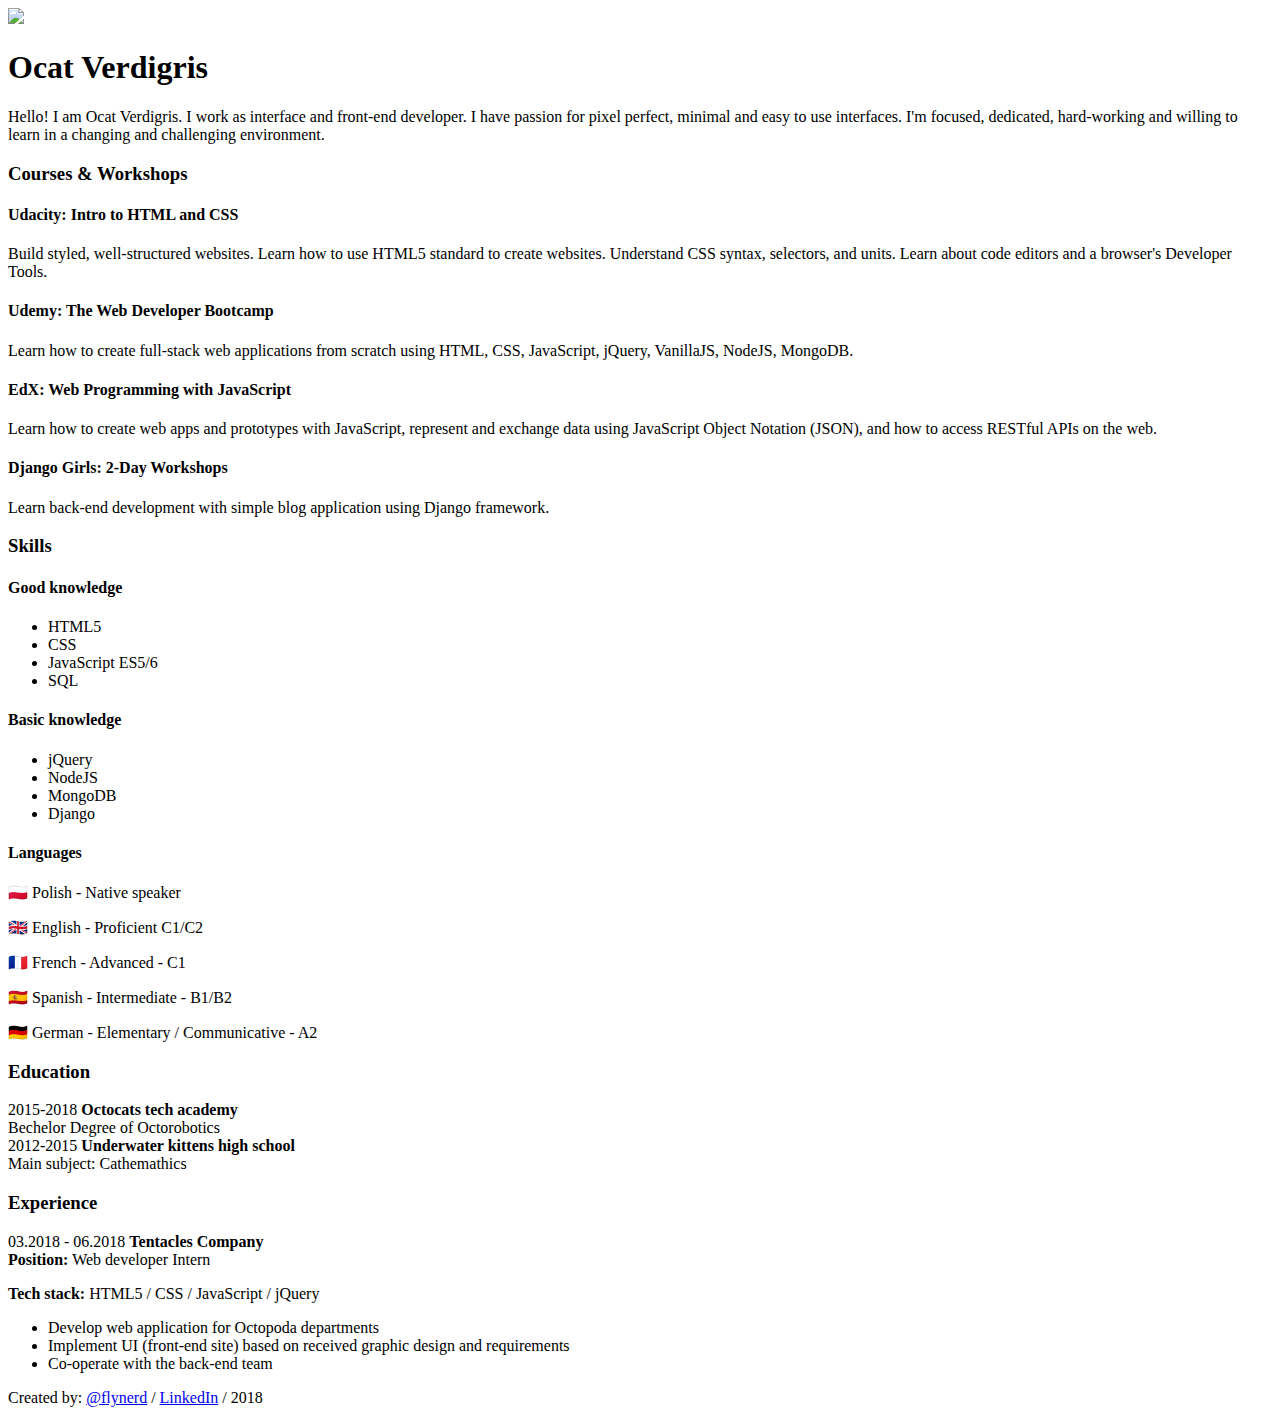
==== index.html @ 75cbbf5f "Update index.html" ====
<!DOCTYPE html>
<html>
<head>
  <meta charset="UTF-8">
  <title>CV - Ocat</title>
  <meta name="description" content="simple CV example created with HTML and CSS">
  <meta name="author" content="Fly Nerd">
  <link rel="icon" href="./img/favicon.ico">
  <meta name="viewport" content="width=device-width, initial-scale=1">
  <link rel="stylesheet" href="https://use.fontawesome.com/releases/v5.0.13/css/all.css" integrity="sha384-DNOHZ68U8hZfKXOrtjWvjxusGo9WQnrNx2sqG0tfsghAvtVlRW3tvkXWZh58N9jp" crossorigin="anonymous">
  <link rel="stylesheet" href="css/style.css">
</head>

<body>
  <header>
    <div>
      <img src="./img/avatar.jpg" />
    </div>
    <h1>Ocat Verdigris</h1>
    <section>
      <p>Hello! I am Ocat Verdigris. I work as interface and front-end developer. I have passion for pixel perfect, minimal and easy to use interfaces. I'm  focused, dedicated, hard-working and willing to learn in a changing and challenging environment.</p>
      <a href="https://www.facebook.com/flynerdpl/" target="_blank">
        <i class="fab fa-facebook-f"></i>
      </a>
      <a href="https://www.twitter.com/flynerdpl/" target="_blank">
        <i class="fab fa-twitter"></i>
      </a>
      <a href="https://github.com/ritaly" target="_blank">
        <i class="fab fa-github-alt"></i>
      </a>
      <a href="https://www.instagram.com/flynerdpl/" target="_blank">
        <i class="fab fa-instagram"></i>
      </a>
      <a href="https://www.linkedin.com/in/ritalyczywek/" target="_blank">
        <i class="fab fa-linkedin-in"></i>
      </a>
    </section>
  </header>
  <main>
    <section>
      <h3>Courses & Workshops</h3>
      <article class='course'>
        <div class='title'>
          <h4>Udacity: Intro to HTML and CSS</h4>
        </div>
        <div class="descrition">
          <p>Build styled, well-structured websites. Learn how to use HTML5 standard to create websites. Understand CSS syntax, selectors, and units. Learn about code editors and a browser's Developer Tools.</p>
        </div>
      </article>
      <article class='course'>
        <div class='title'>
          <h4>Udemy: The Web Developer Bootcamp</h4>
        </div>
        <div class="descrition">
          <p>Learn how to create full-stack web applications from scratch using HTML, CSS, JavaScript, jQuery, VanillaJS, NodeJS, MongoDB.</p>
        </div>
      </article>
      <article class='course'>
        <div class='title'>
          <h4>EdX: Web Programming with JavaScript</h4>
        </div>
        <div class="descrition">
          <p>Learn how to create web apps and prototypes with JavaScript, represent and exchange data using JavaScript Object Notation (JSON), and how to access RESTful APIs on the web.</p>
        </div>
      </article>
      <article class='course'>
        <div class='title'>
          <h4>Django Girls: 2-Day Workshops</h4>
        </div>
        <div class="descrition">
          <p>Learn back-end development with simple blog application using Django  framework.</p>
        </div>
      </article>
    </section>
    <section>
      <h3>Skills</h3>
      <div class='skills'>
        <div class='column'>
          <h4>Good knowledge</h4>
          <ul>
            <li>HTML5</li>
            <li>CSS</li>
            <li>JavaScript ES5/6</li>
            <li>SQL</li>
          </ul>
        </div>
        <div class='column'>
          <h4>Basic knowledge</h4>
          <ul>
            <li>jQuery</li>
            <li>NodeJS</li>
            <li>MongoDB</li>
            <li>Django</li>
          </ul>
        </div>
        <div>
          <h4>Languages</h4>
          <p>🇵🇱 Polish - Native speaker</p>
          <p>🇬🇧 English - Proficient C1/C2</p>
          <p>🇫🇷 French - Advanced - C1</p>
          <p>🇪🇸 Spanish - Intermediate - B1/B2</p>
          <p>🇩🇪 German - Elementary / Communicative - A2</p>
        </div>
      </div>
    </section>

    <section>
      <h3>Education</h3>
      <article>
        <div class='school'>
          <span>2015-2018</span> <strong>Octocats tech academy</strong>
        </div>
        <div class="descrition">
          Bechelor Degree of Octorobotics
        </div>
      </article>
      <article>
        <div class='school'>
          <span>2012-2015</span> <strong>Underwater kittens high school</strong>
        </div>
        <div>
          Main subject: Cathemathics
        </div>
      </article>
    </section>
    <section>
      <h3>Experience</h3>
      <article>
        <div class='job-title'>
          <span>03.2018 - 06.2018</span> <strong>Tentacles Company</strong><br> <strong>Position:</strong> Web developer Intern
        </div>
        <div>
          <p><strong>Tech stack:</strong> HTML5 / CSS / JavaScript / jQuery</p>
          <ul class="job-description">
            <li>Develop web application for Octopoda departments</li>
            <li>Implement UI (front-end site) based on received graphic design and requirements</li>
            <li>Co-operate with the back-end team </li>
          </ul>
        </div>
      </article>
    </section>
  </main>
  <footer>
    <p>Created by: <a href="https://www.openeli.com/">@flynerd</a>  / <a href="https://www.linkedin.com/in/eli-perry?trk=people-guest_people_search-card/">LinkedIn</a> / 2018 </p>
  </footer>
</body>
</html>
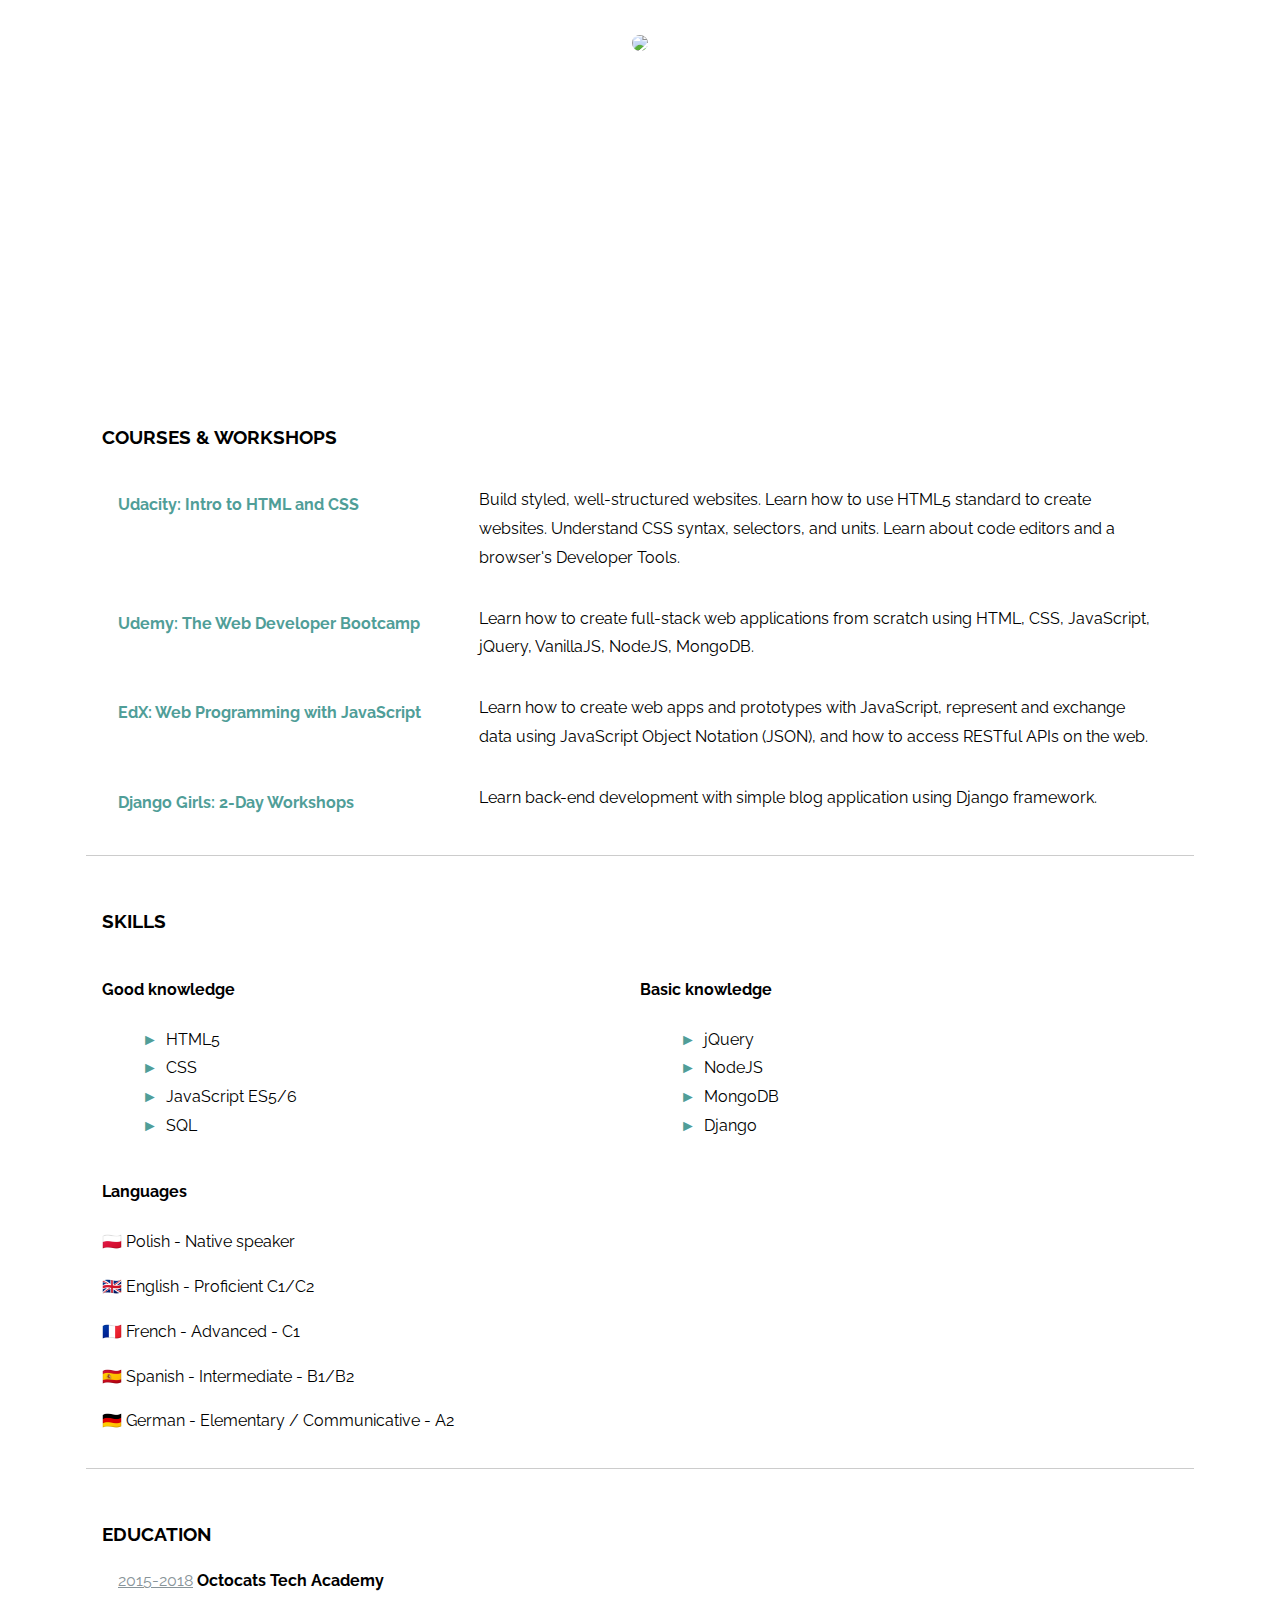
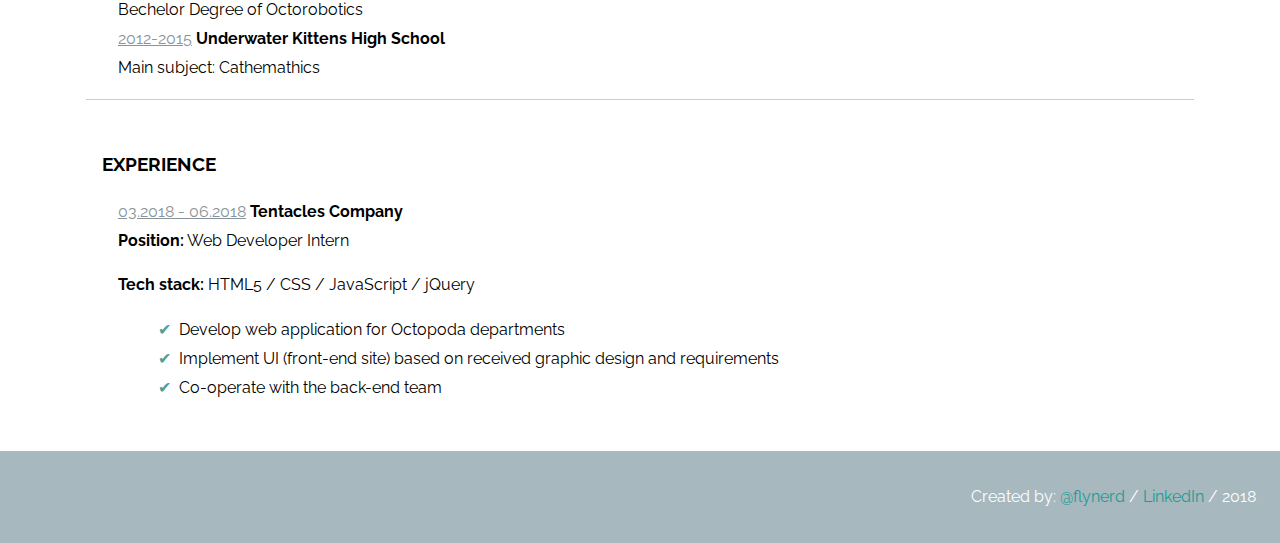
==== commit 4968fbfd: ".css fix" ====
--- a/index.html
+++ b/index.html
@@ -8,7 +8,7 @@
   <link rel="icon" href="./img/favicon.ico">
   <meta name="viewport" content="width=device-width, initial-scale=1">
   <link rel="stylesheet" href="https://use.fontawesome.com/releases/v5.0.13/css/all.css" integrity="sha384-DNOHZ68U8hZfKXOrtjWvjxusGo9WQnrNx2sqG0tfsghAvtVlRW3tvkXWZh58N9jp" crossorigin="anonymous">
-  <link rel="stylesheet" href="css/style.css">
+  <link rel="stylesheet" href="./css/style.css">
 </head>
 
 <body>
--- a/css/style.css
+++ b/css/style.css
@@ -0,0 +1,171 @@
+@import url('https://fonts.googleapis.com/css?family=Raleway');
+
+body {
+  margin: 0;
+  font-family: 'Raleway';
+  font-size: 16px;
+  line-height: 1.8em;
+}
+
+a {
+  color: #1C9C94;
+  text-decoration: none;
+}
+
+a:hover {
+  opacity: 0.5;
+}
+
+article {
+  padding:0 1em;
+}
+
+section{
+  margin: 1em;
+  padding: 1em;
+}
+
+header, main, footer {
+  margin: 0 auto;
+}
+
+header {
+  padding: 2em;
+  text-align: center;
+  background-image: url('./img/bg.jpg');
+  background-size: cover;
+  background-position: fixed;
+  color: white;
+}
+
+header section {
+  margin: 0 auto;
+  max-width: 640px;
+}
+
+header img {
+  border-radius: 50%;
+  max-width: 150px;
+}
+
+h1 {
+  text-transform: uppercase;
+  margin: 1em 0;
+}
+
+h3 {
+  text-transform: uppercase;
+}
+
+h3, h4 {
+  font-weight: bold;
+}
+
+main {
+  max-width: 1140px;
+}
+
+main section:not(:last-child) {
+  border-bottom: 1px solid #ccc;
+}
+
+.fab {
+  border: 1px solid white;
+  border-radius: 50%;
+  font-size: 1.5em;
+  width: 1.5em;
+  height: 1.5em;
+  line-height: 1.5em;
+  margin: 5px;
+  text-align: center;
+}
+
+a .fab {
+  color: white;
+}
+
+.course, .skills {
+  display: -ms-flexbox;
+  display: flex;
+  -ms-flex-wrap: wrap;
+  flex-wrap: wrap;
+}
+
+.course .title {
+  color: #509e98;
+  -ms-flex: 0 0 33.3%;
+  flex: 0 0 33.3%;
+  max-width: 33%;
+}
+
+.course .descrition {
+  -ms-flex: 0 0 66.6%;
+  flex: 0 0 66.6%;
+  max-width: 66.6%;
+}
+
+.course .descrition p {
+  padding-left: 1em;
+}
+
+.skills .column {
+  -ms-flex: 0 0 50%%;
+  flex: 0 0 50%;
+  max-width: 50%;
+}
+
+.skills .column ul, ul.job-description {
+  list-style-type: none;
+}
+
+.skills .column ul > li:before {
+  content: "►";
+  padding-right: 0.5em;
+  color: #509e98;
+}
+
+.school, .job-title {
+  text-transform: capitalize;
+}
+
+.school span, .job-title span {
+  color: #889499;
+  text-decoration: underline;
+}
+
+ul.job-description li:before{
+  content: "✔";
+  padding-right: 0.5em;
+  color: #509e98;
+}
+
+footer {
+ padding: 1em 1.5em;
+ background: #A7B8BF;
+ color: white;
+ text-align: right;
+}
+
+@media only screen and (max-width: 768px) {
+  .course {
+    display: block;
+  }
+
+  .course .title, .course .descrition {
+    max-width: 100%;
+  }
+}
+
+@media only screen and (max-width: 576px) {
+  .skills {
+    display: block;
+  }
+
+  .skills .column {
+    max-width: 100%;
+  }
+
+  footer {
+    text-align: center;
+  }
+}
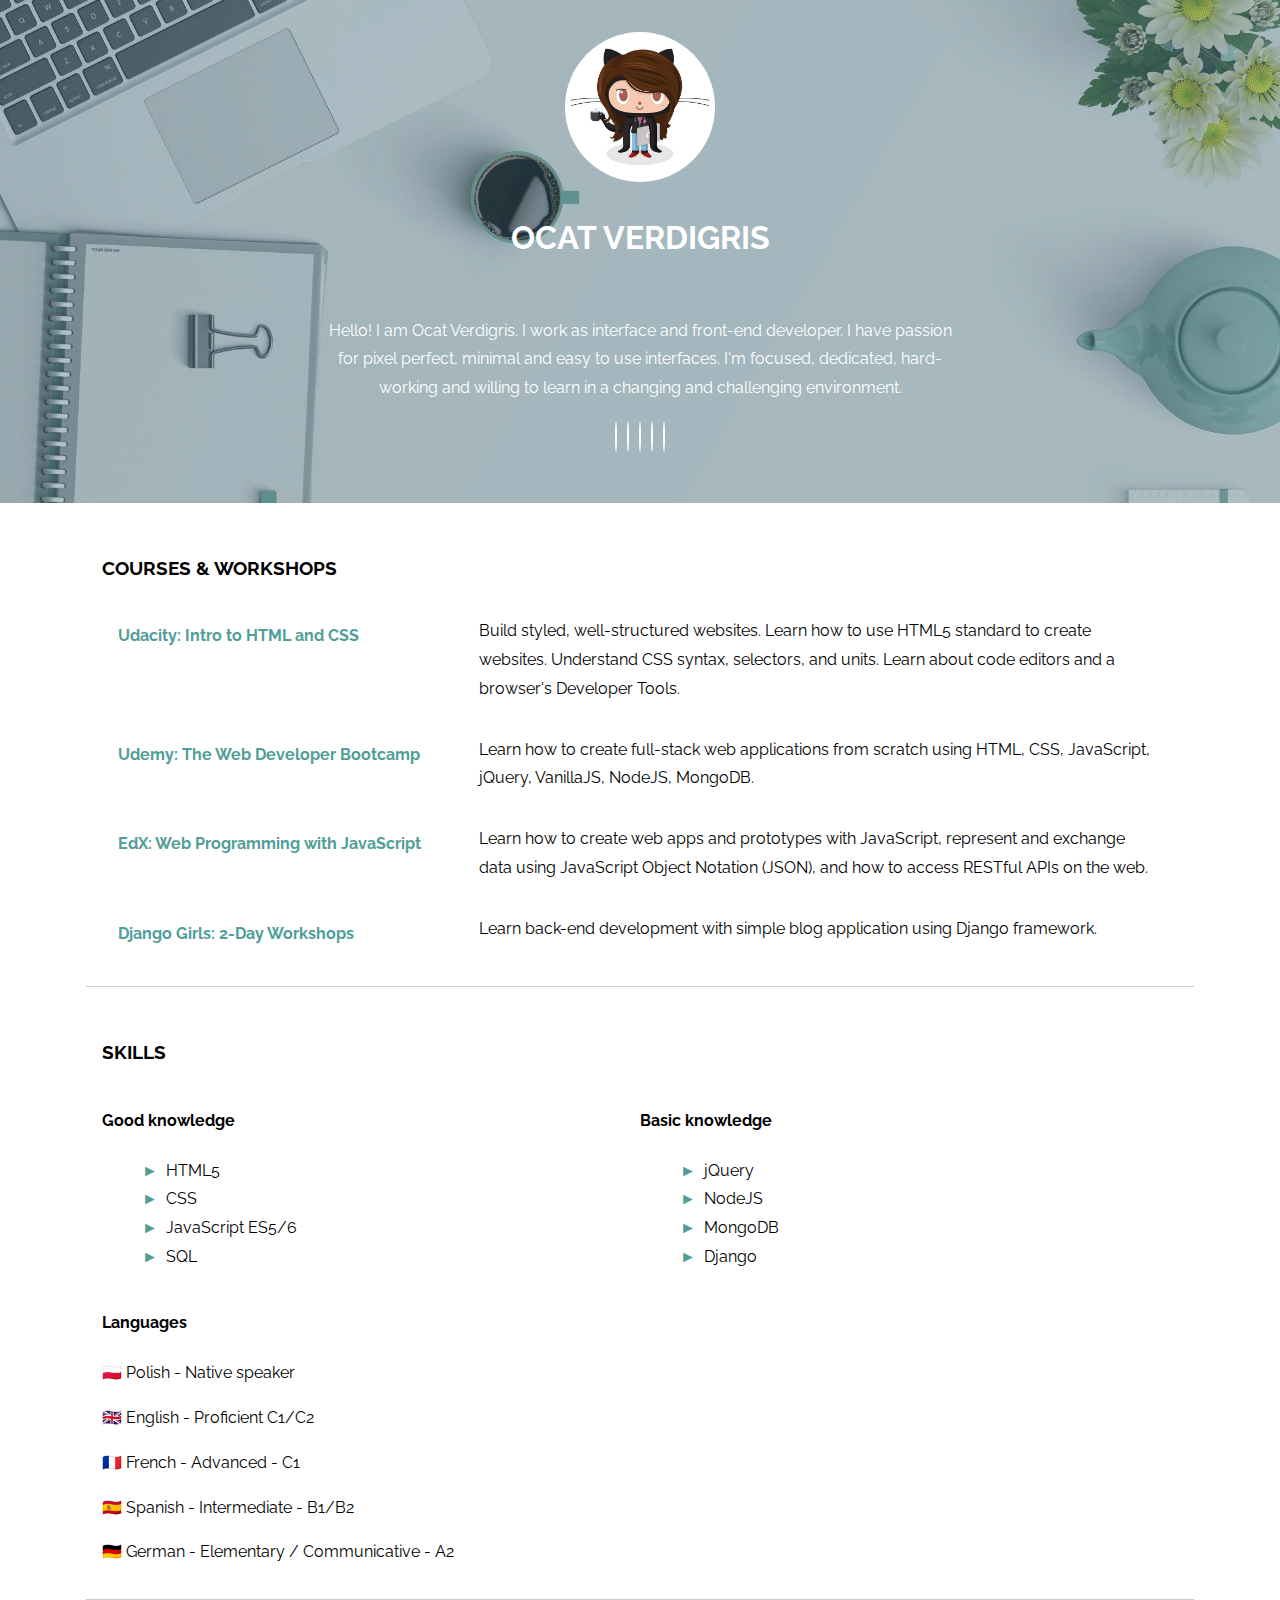
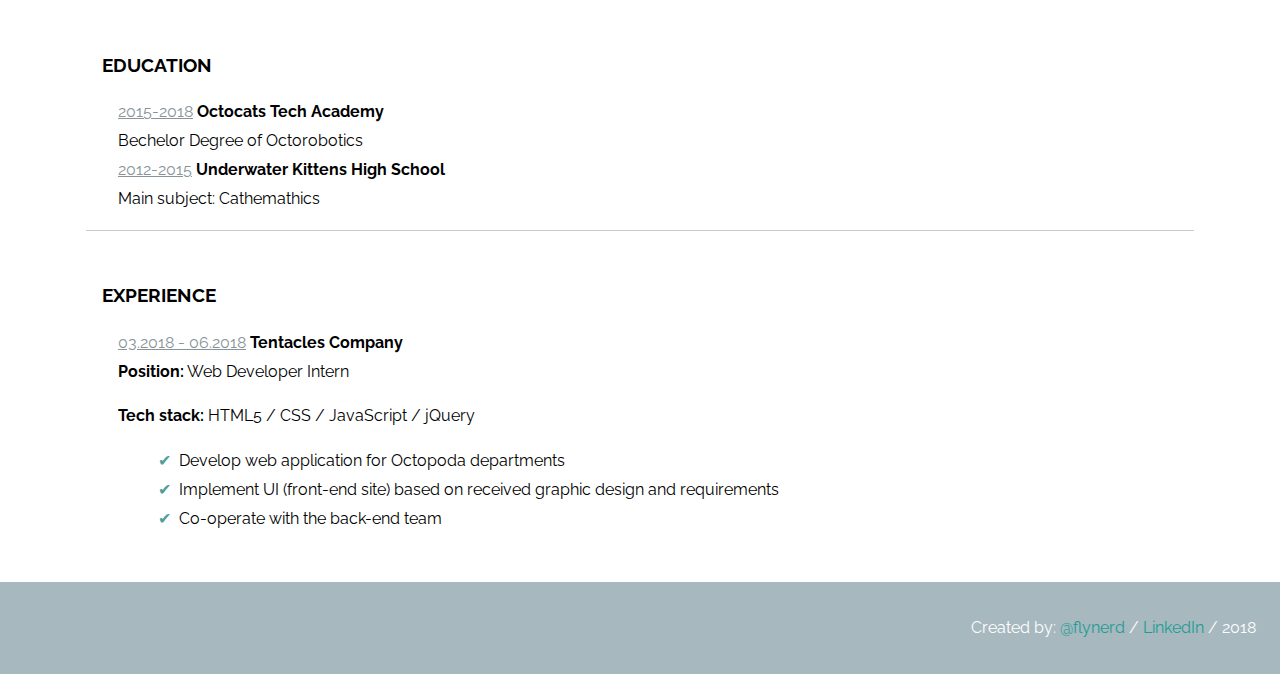
==== commit f929b2d7: "directory update" ====
--- a/index.html
+++ b/index.html
@@ -8,7 +8,7 @@
   <link rel="icon" href="./img/favicon.ico">
   <meta name="viewport" content="width=device-width, initial-scale=1">
   <link rel="stylesheet" href="https://use.fontawesome.com/releases/v5.0.13/css/all.css" integrity="sha384-DNOHZ68U8hZfKXOrtjWvjxusGo9WQnrNx2sqG0tfsghAvtVlRW3tvkXWZh58N9jp" crossorigin="anonymous">
-  <link rel="stylesheet" href="./css/style.css">
+  <link rel="stylesheet" href="style.css">
 </head>
 
 <body>
@@ -141,7 +141,7 @@
     </section>
   </main>
   <footer>
-    <p>Created by: <a href="https://www.openeli.com/">@flynerd</a>  / <a href="https://www.linkedin.com/in/eli-perry?trk=people-guest_people_search-card/">LinkedIn</a> / 2018 </p>
+    <p>Created by: <a href="https://www.flynerd.pl/">@flynerd</a>  / <a href="https://www.linkedin.com/in/ritalyczywek/">LinkedIn</a> / 2018 </p>
   </footer>
 </body>
 </html>
--- a/style.css
+++ b/style.css
@@ -0,0 +1,171 @@
+@import url('https://fonts.googleapis.com/css?family=Raleway');
+
+body {
+  margin: 0;
+  font-family: 'Raleway';
+  font-size: 16px;
+  line-height: 1.8em;
+}
+
+a {
+  color: #1C9C94;
+  text-decoration: none;
+}
+
+a:hover {
+  opacity: 0.5;
+}
+
+article {
+  padding:0 1em;
+}
+
+section{
+  margin: 1em;
+  padding: 1em;
+}
+
+header, main, footer {
+  margin: 0 auto;
+}
+
+header {
+  padding: 2em;
+  text-align: center;
+  background-image: url('./img/bg.jpg');
+  background-size: cover;
+  background-position: fixed;
+  color: white;
+}
+
+header section {
+  margin: 0 auto;
+  max-width: 640px;
+}
+
+header img {
+  border-radius: 50%;
+  max-width: 150px;
+}
+
+h1 {
+  text-transform: uppercase;
+  margin: 1em 0;
+}
+
+h3 {
+  text-transform: uppercase;
+}
+
+h3, h4 {
+  font-weight: bold;
+}
+
+main {
+  max-width: 1140px;
+}
+
+main section:not(:last-child) {
+  border-bottom: 1px solid #ccc;
+}
+
+.fab {
+  border: 1px solid white;
+  border-radius: 50%;
+  font-size: 1.5em;
+  width: 1.5em;
+  height: 1.5em;
+  line-height: 1.5em;
+  margin: 5px;
+  text-align: center;
+}
+
+a .fab {
+  color: white;
+}
+
+.course, .skills {
+  display: -ms-flexbox;
+  display: flex;
+  -ms-flex-wrap: wrap;
+  flex-wrap: wrap;
+}
+
+.course .title {
+  color: #509e98;
+  -ms-flex: 0 0 33.3%;
+  flex: 0 0 33.3%;
+  max-width: 33%;
+}
+
+.course .descrition {
+  -ms-flex: 0 0 66.6%;
+  flex: 0 0 66.6%;
+  max-width: 66.6%;
+}
+
+.course .descrition p {
+  padding-left: 1em;
+}
+
+.skills .column {
+  -ms-flex: 0 0 50%%;
+  flex: 0 0 50%;
+  max-width: 50%;
+}
+
+.skills .column ul, ul.job-description {
+  list-style-type: none;
+}
+
+.skills .column ul > li:before {
+  content: "►";
+  padding-right: 0.5em;
+  color: #509e98;
+}
+
+.school, .job-title {
+  text-transform: capitalize;
+}
+
+.school span, .job-title span {
+  color: #889499;
+  text-decoration: underline;
+}
+
+ul.job-description li:before{
+  content: "✔";
+  padding-right: 0.5em;
+  color: #509e98;
+}
+
+footer {
+ padding: 1em 1.5em;
+ background: #A7B8BF;
+ color: white;
+ text-align: right;
+}
+
+@media only screen and (max-width: 768px) {
+  .course {
+    display: block;
+  }
+
+  .course .title, .course .descrition {
+    max-width: 100%;
+  }
+}
+
+@media only screen and (max-width: 576px) {
+  .skills {
+    display: block;
+  }
+
+  .skills .column {
+    max-width: 100%;
+  }
+
+  footer {
+    text-align: center;
+  }
+}
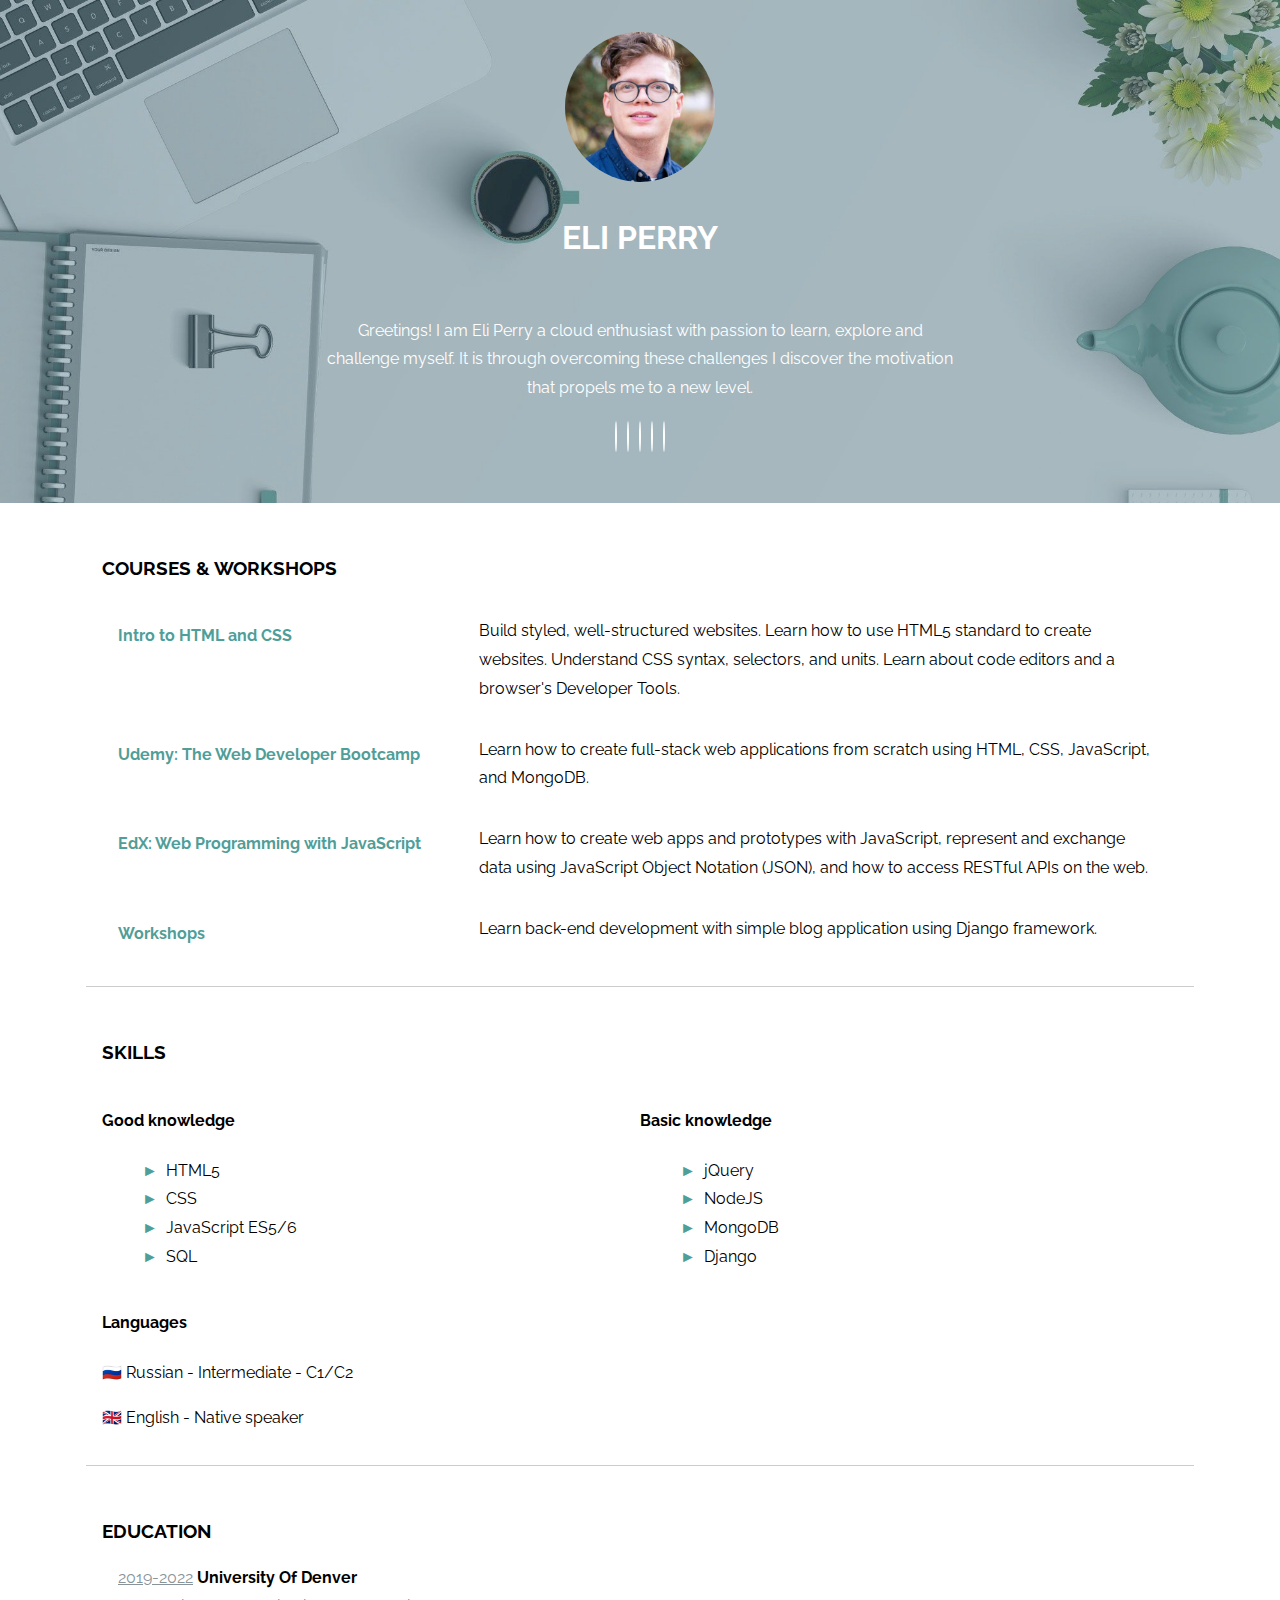
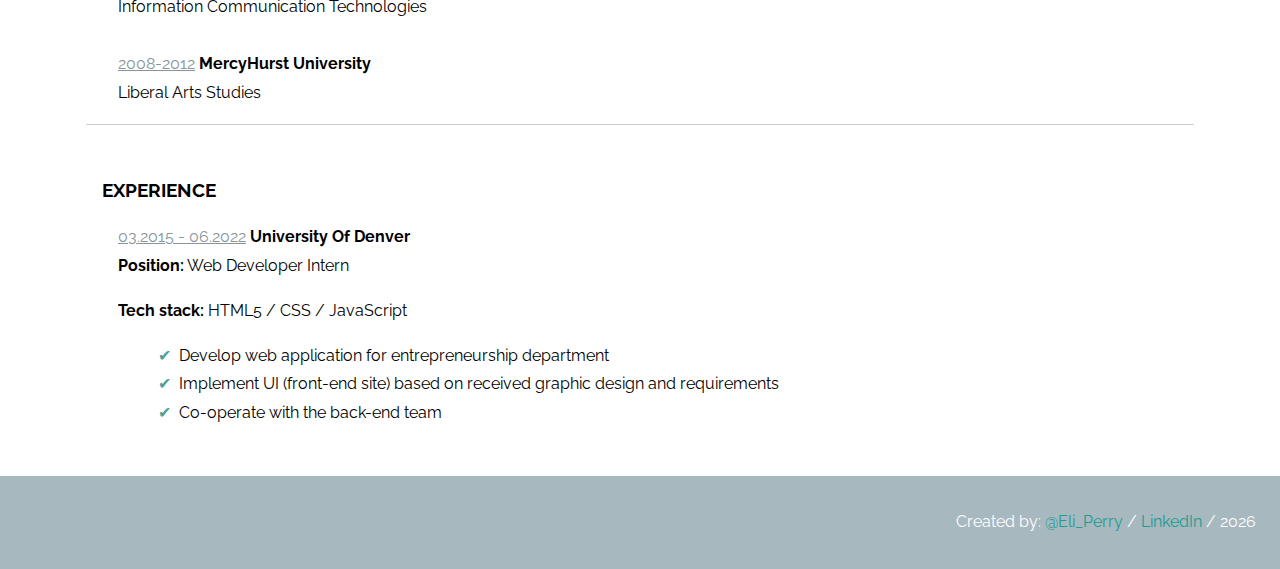
==== commit 85cd365a: "Discription" ====
--- a/index.html
+++ b/index.html
@@ -2,9 +2,9 @@
 <html>
 <head>
   <meta charset="UTF-8">
-  <title>CV - Ocat</title>
-  <meta name="description" content="simple CV example created with HTML and CSS">
-  <meta name="author" content="Fly Nerd">
+  <title>CV - Eli Perry</title>
+  <meta name="description" content="simple CV page">
+  <meta name="author" content="Eli Perry">
   <link rel="icon" href="./img/favicon.ico">
   <meta name="viewport" content="width=device-width, initial-scale=1">
   <link rel="stylesheet" href="https://use.fontawesome.com/releases/v5.0.13/css/all.css" integrity="sha384-DNOHZ68U8hZfKXOrtjWvjxusGo9WQnrNx2sqG0tfsghAvtVlRW3tvkXWZh58N9jp" crossorigin="anonymous">
@@ -16,22 +16,23 @@
     <div>
       <img src="./img/avatar.jpg" />
     </div>
-    <h1>Ocat Verdigris</h1>
+    <h1>Eli Perry</h1>
     <section>
-      <p>Hello! I am Ocat Verdigris. I work as interface and front-end developer. I have passion for pixel perfect, minimal and easy to use interfaces. I'm  focused, dedicated, hard-working and willing to learn in a changing and challenging environment.</p>
-      <a href="https://www.facebook.com/flynerdpl/" target="_blank">
+      <p>Greetings! I am Eli Perry a cloud enthusiast with passion to learn, explore and challenge myself. 
+        It is through overcoming these challenges I discover the motivation that propels me to a new level.</p>
+      <a href="https://www.facebook.com/EliJPerry/" target="_blank">
         <i class="fab fa-facebook-f"></i>
       </a>
-      <a href="https://www.twitter.com/flynerdpl/" target="_blank">
+      <a href="https://twitter.com/EliJPerry" target="_blank">
         <i class="fab fa-twitter"></i>
       </a>
-      <a href="https://github.com/ritaly" target="_blank">
+      <a href="https://github.com/openeli" target="_blank">
         <i class="fab fa-github-alt"></i>
       </a>
-      <a href="https://www.instagram.com/flynerdpl/" target="_blank">
+      <a href="https://www.instagram.com/eli.university/" target="_blank">
         <i class="fab fa-instagram"></i>
       </a>
-      <a href="https://www.linkedin.com/in/ritalyczywek/" target="_blank">
+      <a href="https://www.linkedin.com/in/eli-perry/" target="_blank">
         <i class="fab fa-linkedin-in"></i>
       </a>
     </section>
@@ -41,10 +42,11 @@
       <h3>Courses & Workshops</h3>
       <article class='course'>
         <div class='title'>
-          <h4>Udacity: Intro to HTML and CSS</h4>
+          <h4>Intro to HTML and CSS</h4>
         </div>
         <div class="descrition">
-          <p>Build styled, well-structured websites. Learn how to use HTML5 standard to create websites. Understand CSS syntax, selectors, and units. Learn about code editors and a browser's Developer Tools.</p>
+          <p>Build styled, well-structured websites. Learn how to use HTML5 standard to create websites. 
+            Understand CSS syntax, selectors, and units. Learn about code editors and a browser's Developer Tools.</p>
         </div>
       </article>
       <article class='course'>
@@ -52,7 +54,7 @@
           <h4>Udemy: The Web Developer Bootcamp</h4>
         </div>
         <div class="descrition">
-          <p>Learn how to create full-stack web applications from scratch using HTML, CSS, JavaScript, jQuery, VanillaJS, NodeJS, MongoDB.</p>
+          <p>Learn how to create full-stack web applications from scratch using HTML, CSS, JavaScript, and MongoDB.</p>
         </div>
       </article>
       <article class='course'>
@@ -65,7 +67,7 @@
       </article>
       <article class='course'>
         <div class='title'>
-          <h4>Django Girls: 2-Day Workshops</h4>
+          <h4>Workshops</h4>
         </div>
         <div class="descrition">
           <p>Learn back-end development with simple blog application using Django  framework.</p>
@@ -95,11 +97,9 @@
         </div>
         <div>
           <h4>Languages</h4>
-          <p>🇵🇱 Polish - Native speaker</p>
-          <p>🇬🇧 English - Proficient C1/C2</p>
-          <p>🇫🇷 French - Advanced - C1</p>
-          <p>🇪🇸 Spanish - Intermediate - B1/B2</p>
-          <p>🇩🇪 German - Elementary / Communicative - A2</p>
+          <p>🇷🇺 Russian - Intermediate - C1/C2</p>
+          <p>🇬🇧 English - Native speaker</p>
+          
         </div>
       </div>
     </section>
@@ -108,18 +108,19 @@
       <h3>Education</h3>
       <article>
         <div class='school'>
-          <span>2015-2018</span> <strong>Octocats tech academy</strong>
+          <span>2019-2022</span> <strong>University of Denver</strong>
         </div>
         <div class="descrition">
-          Bechelor Degree of Octorobotics
+          Information Communication Technologies
         </div>
       </article>
+      <br>
       <article>
         <div class='school'>
-          <span>2012-2015</span> <strong>Underwater kittens high school</strong>
+          <span>2008-2012</span> <strong>MercyHurst University</strong>
         </div>
         <div>
-          Main subject: Cathemathics
+          Liberal Arts Studies
         </div>
       </article>
     </section>
@@ -127,12 +128,12 @@
       <h3>Experience</h3>
       <article>
         <div class='job-title'>
-          <span>03.2018 - 06.2018</span> <strong>Tentacles Company</strong><br> <strong>Position:</strong> Web developer Intern
+          <span>03.2015 - 06.2022</span> <strong>University of Denver</strong><br> <strong>Position:</strong> Web developer Intern
         </div>
         <div>
-          <p><strong>Tech stack:</strong> HTML5 / CSS / JavaScript / jQuery</p>
+          <p><strong>Tech stack:</strong> HTML5 / CSS / JavaScript </p>
           <ul class="job-description">
-            <li>Develop web application for Octopoda departments</li>
+            <li>Develop web application for entrepreneurship department</li>
             <li>Implement UI (front-end site) based on received graphic design and requirements</li>
             <li>Co-operate with the back-end team </li>
           </ul>
@@ -141,7 +142,9 @@
     </section>
   </main>
   <footer>
-    <p>Created by: <a href="https://www.flynerd.pl/">@flynerd</a>  / <a href="https://www.linkedin.com/in/ritalyczywek/">LinkedIn</a> / 2018 </p>
+    <p>Created by: <a href="https://www.openeli.com/">@Eli_Perry</a>  / <a href="https://www.linkedin.com/in/eli-perry">LinkedIn</a> / <script type="text/javascript">
+      document.write(new Date().getFullYear());
+    </script></p>
   </footer>
 </body>
 </html>
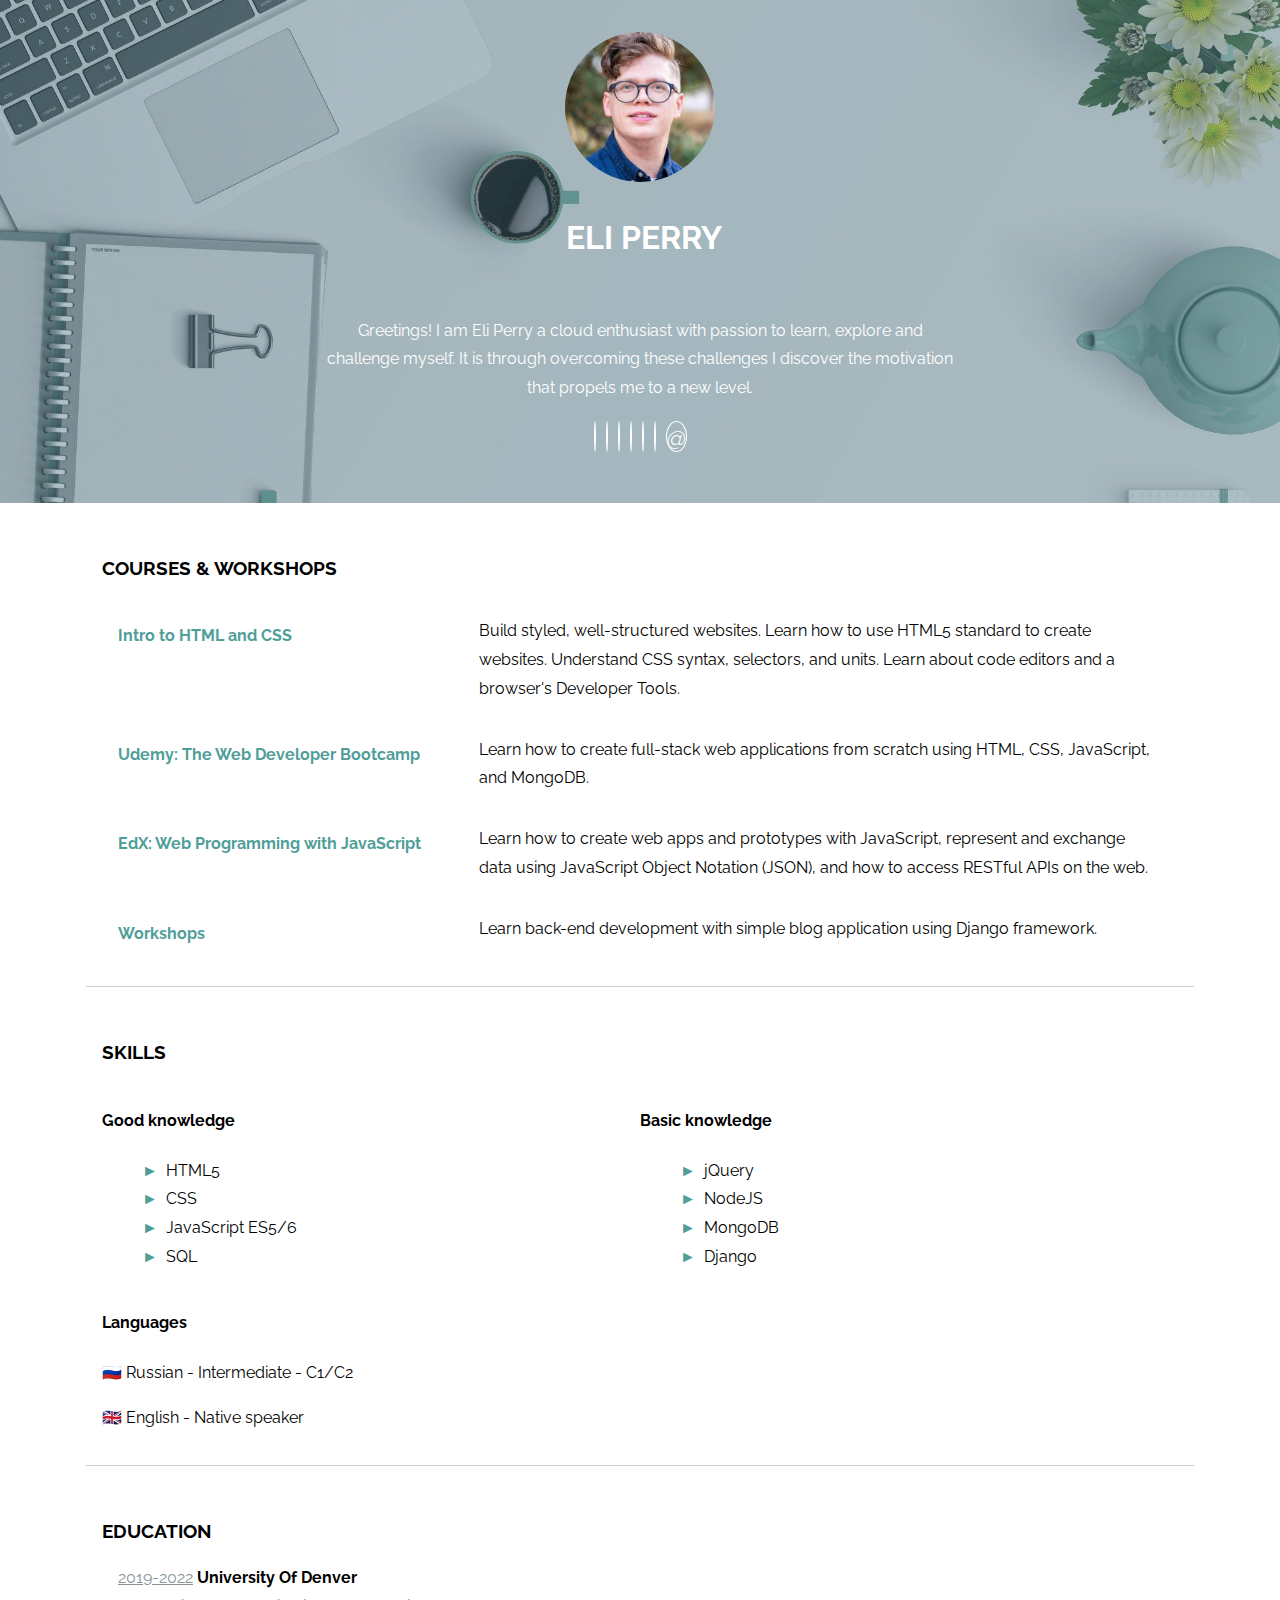
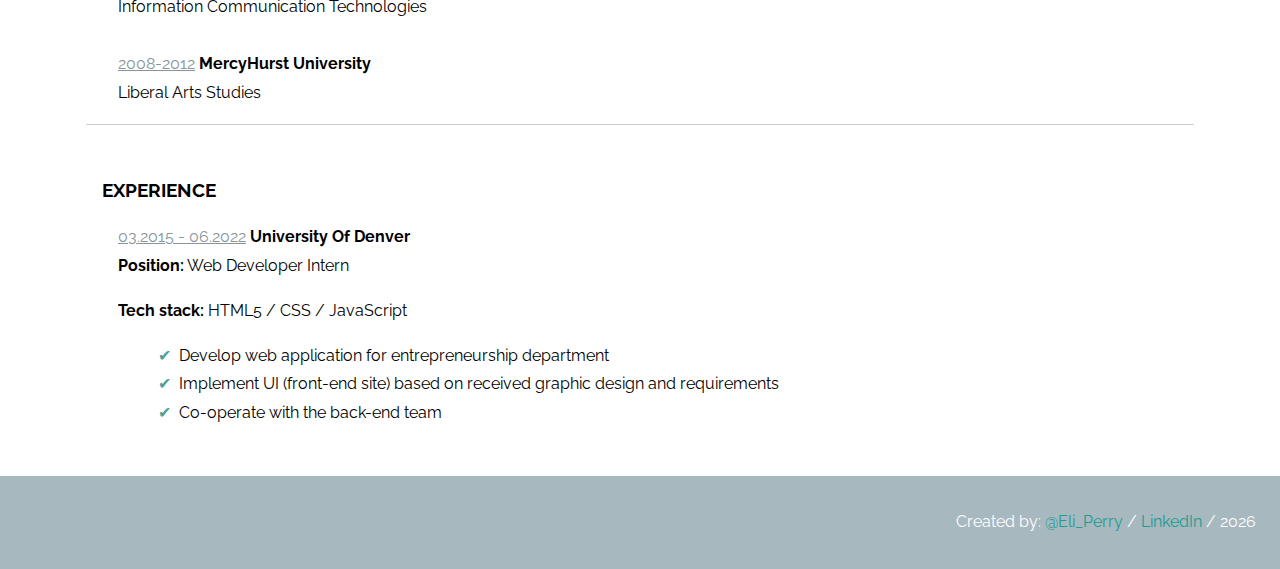
==== commit 5fb5d650: "Minor Social media Updates" ====
--- a/index.html
+++ b/index.html
@@ -2,10 +2,10 @@
 <html>
 <head>
   <meta charset="UTF-8">
-  <title>CV - Eli Perry</title>
-  <meta name="description" content="simple CV page">
+  <title>Eli Perry - Curriculum Vitae</title>
+  <meta name="description" content="Curriculum Vitae">
   <meta name="author" content="Eli Perry">
-  <link rel="icon" href="./img/favicon.ico">
+  <link rel="icon" type="image/x-icon" href="./img/favicon.ico">
   <meta name="viewport" content="width=device-width, initial-scale=1">
   <link rel="stylesheet" href="https://use.fontawesome.com/releases/v5.0.13/css/all.css" integrity="sha384-DNOHZ68U8hZfKXOrtjWvjxusGo9WQnrNx2sqG0tfsghAvtVlRW3tvkXWZh58N9jp" crossorigin="anonymous">
   <link rel="stylesheet" href="style.css">
@@ -16,7 +16,7 @@
     <div>
       <img src="./img/avatar.jpg" />
     </div>
-    <h1>Eli Perry</h1>
+    <h1>&nbsp;Eli Perry</h1>
     <section>
       <p>Greetings! I am Eli Perry a cloud enthusiast with passion to learn, explore and challenge myself. 
         It is through overcoming these challenges I discover the motivation that propels me to a new level.</p>
@@ -27,13 +27,19 @@
         <i class="fab fa-twitter"></i>
       </a>
       <a href="https://github.com/openeli" target="_blank">
-        <i class="fab fa-github-alt"></i>
+        <i class="fab fa-github"></i>
       </a>
       <a href="https://www.instagram.com/eli.university/" target="_blank">
         <i class="fab fa-instagram"></i>
       </a>
       <a href="https://www.linkedin.com/in/eli-perry/" target="_blank">
         <i class="fab fa-linkedin-in"></i>
+      </a>
+      <a href="https://www.telegram.me/Eli_Perry/" target="_blank">
+        <i class="fab fa-telegram"></i>
+      </a>
+      <a href="mailto:edu@openeli.com" target="_blank">
+        <i class="fab fa-envelope"><span>@</span></i>
       </a>
     </section>
   </header>
@@ -145,6 +151,33 @@
     <p>Created by: <a href="https://www.openeli.com/">@Eli_Perry</a>  / <a href="https://www.linkedin.com/in/eli-perry">LinkedIn</a> / <script type="text/javascript">
       document.write(new Date().getFullYear());
     </script></p>
+
+    <!-- Quantcast Tag -->
+<script type="text/javascript">
+  window._qevents = window._qevents || [];
+  
+  (function() {
+  var elem = document.createElement('script');
+  elem.src = (document.location.protocol == "https:" ? "https://secure" : "http://edge") + ".quantserve.com/quant.js";
+  elem.async = true;
+  elem.type = "text/javascript";
+  var scpt = document.getElementsByTagName('script')[0];
+  scpt.parentNode.insertBefore(elem, scpt);
+  })();
+  
+  window._qevents.push({
+  qacct:"p-Kcwc2sJx4yzqJ",
+  uid:"meeteliperry@gmail.com"
+  });
+  </script>
+  
+  <noscript>
+  <div style="display:none;">
+  <img src="//pixel.quantserve.com/pixel/p-Kcwc2sJx4yzqJ.gif" border="0" height="1" width="1" alt="Quantcast"/>
+  </div>
+  </noscript>
+  <!-- End Quantcast tag -->
+
   </footer>
 </body>
 </html>
--- a/style.css
+++ b/style.css
@@ -109,7 +109,7 @@
 }
 
 .skills .column {
-  -ms-flex: 0 0 50%%;
+  -ms-flex: 0 0 50%;
   flex: 0 0 50%;
   max-width: 50%;
 }
